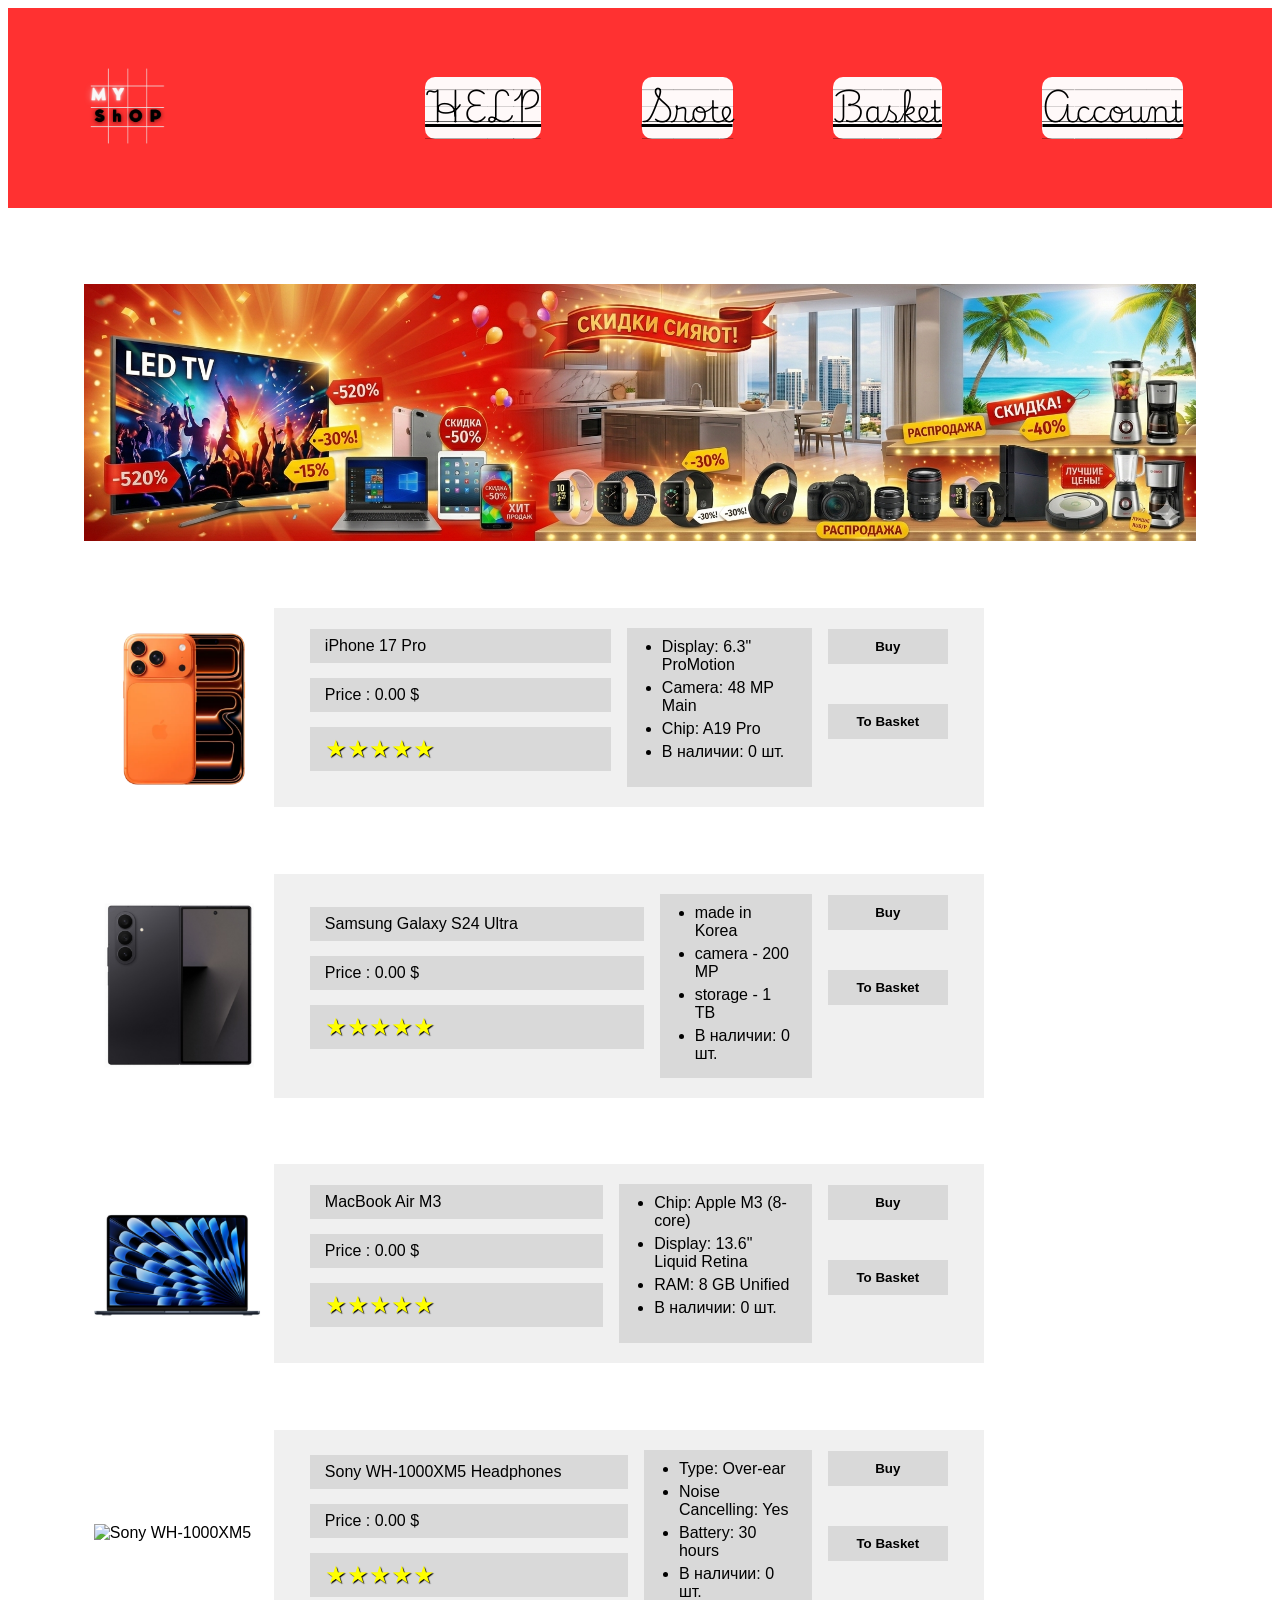
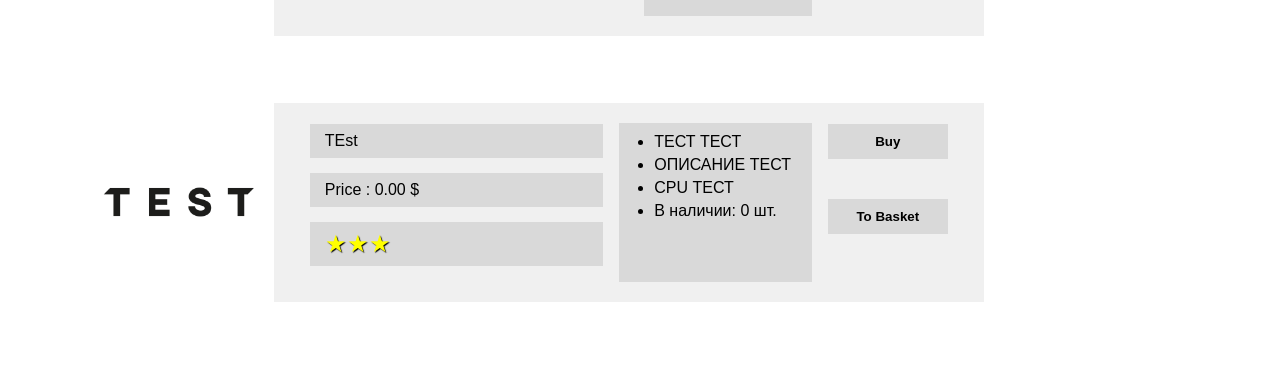
==== Front_End/some_site/index.html @ 555706b8 "Work_logs_price_items" ====
<!DOCTYPE html>
<html lang="en">
<head>
    <meta charset="UTF-8">
    <link rel="stylesheet" href="../style.css">
    <link rel="icon" type="image/png" href="../img/icon/img.png">
    <link rel="preconnect" href="https://fonts.googleapis.com">
    <link rel="preconnect" href="https://fonts.gstatic.com" crossorigin>
    <link href="https://fonts.googleapis.com/css2?family=Playwrite+AR+Guides&display=swap" rel="stylesheet">
    <title>MYSHOP</title>
</head>
<body>
    <header>
        <icon>
            <img src="../img/icon/my_mark.png" alt="my_shop icon">
        </icon>
        <nav>
            <div class="HELP"><a href="qdk.html">HELP</a></div>
            <div class="HELP"><a href="qdk.html">Srote</a></div>
            <div class="HELP"><a href="qdk.html">Basket</a></div>
            <div class="HELP"><a href="qdk.html">Account</a></div>
        </nav>
    </header>

    <main>
        <Add>
            <img src="../img/icon/Gemini_Generated_Image_qn7k79qn7k79qn7k.png" alt="">
        </Add>

        <div id="catalog-container" class="catalog-grid">

    <table class="product-card" data-id="1">
        <tr>
            <td class="product-image-cell">
                <img src="../img/tovars/Iphone17.png" alt="iPhone 17 Pro" class="product-image">
            </td>
            <td class="product-info-cell">
                <table class="inner-info-table">
                    <tr>
                        <td class="main-details">
                            <div class="title">iPhone 17 Pro</div>
                            <div class="price">Price : <span class="price-value">0.00</span> $</div>
                            <div class="rating">★★★★★</div>
                        </td>
                        <td class="specs-list">
                            <ul>
                                <li>Display: 6.3" ProMotion</li>
                                <li>Camera: 48 MP Main</li>
                                <li>Chip: A19 Pro</li>
                                <li>В наличии: <span class="stock-value">0</span> шт.</li>
                            </ul>
                        </td>
                        <td class="actions">
                            <button class="btn">Buy</button>
                            <button class="btn">To Basket</button>
                        </td>
                    </tr>
                </table>
            </td>
        </tr>
    </table>

    <table class="product-card" data-id="2">
        <tr>
            <td class="product-image-cell">
                <img src="../img/tovars/SamsungS24.png" alt="Samsung Galaxy S24 Ultra" class="product-image">
            </td>
            <td class="product-info-cell">
                <table class="inner-info-table">
                    <tr>
                        <td class="main-details">
                            <div class="title">Samsung Galaxy S24 Ultra</div>
                            <div class="price">Price : <span class="price-value">0.00</span> $</div>
                            <div class="rating">★★★★★</div>
                        </td>
                        <td class="specs-list">
                            <ul>
                                <li>made in Korea</li>
                                <li>camera - 200 MP</li>
                                <li>storage - 1 TB</li>
                                <li>В наличии: <span class="stock-value">0</span> шт.</li>
                            </ul>
                        </td>
                        <td class="actions">
                            <button class="btn">Buy</button>
                            <button class="btn">To Basket</button>
                        </td>
                    </tr>
                </table>
            </td>
        </tr>
    </table>

    <table class="product-card" data-id="3">
        <tr>
            <td class="product-image-cell">
                <img src="../img/tovars/macbookM3.png" alt="MacBook Air M3" class="product-image">
            </td>
            <td class="product-info-cell">
                <table class="inner-info-table">
                    <tr>
                        <td class="main-details">
                            <div class="title">MacBook Air M3</div>
                            <div class="price">Price : <span class="price-value">0.00</span> $</div>
                            <div class="rating">★★★★★</div>
                        </td>
                        <td class="specs-list">
                            <ul>
                                <li>Chip: Apple M3 (8-core)</li>
                                <li>Display: 13.6" Liquid Retina</li>
                                <li>RAM: 8 GB Unified</li>
                                <li>В наличии: <span class="stock-value">0</span> шт.</li>
                            </ul>
                        </td>
                        <td class="actions">
                            <button class="btn">Buy</button>
                            <button class="btn">To Basket</button>
                        </td>
                    </tr>
                </table>
            </td>
        </tr>
    </table>

    <table class="product-card" data-id="4">
        <tr>
            <td class="product-image-cell">
                <img src="https://encrypted-tbn1.gstatic.com/shopping?q=tbn:ANd9GcQRIC-3dhQht_7aiTKOsfdlGpi04ic4rPTxAmYPnxno7k3gm4wuOy85D2ojovJk_DSMXQFG3kYxWi08DIGJ7XygfZA2y26cyrIOc5cR7Nynf9XpuCftreRVPV8-ai9QgOjs&usqp=CAc" alt="Sony WH-1000XM5" class="product-image">
            </td>
            <td class="product-info-cell">
                <table class="inner-info-table">
                    <tr>
                        <td class="main-details">
                            <div class="title">Sony WH-1000XM5 Headphones</div>
                            <div class="price">Price : <span class="price-value">0.00</span> $</div>
                            <div class="rating">★★★★★</div>
                        </td>
                        <td class="specs-list">
                            <ul>
                                <li>Type: Over-ear</li>
                                <li>Noise Cancelling: Yes</li>
                                <li>Battery: 30 hours</li>
                                <li>В наличии: <span class="stock-value">0</span> шт.</li>
                            </ul>
                        </td>
                        <td class="actions">
                            <button class="btn">Buy</button>
                            <button class="btn">To Basket</button>
                        </td>
                    </tr>
                </table>
            </td>
        </tr>
    </table>

    <table class="product-card" data-id="5">
        <tr>
            <td class="product-image-cell">
                <img src="../img/tovars/Test.png" alt="TEst" class="product-image">
            </td>
            <td class="product-info-cell">
                <table class="inner-info-table">
                    <tr>
                        <td class="main-details">
                            <div class="title">TEst</div>
                            <div class="price">Price : <span class="price-value">0.00</span> $</div>
                            <div class="rating">★★★</div>
                        </td>
                        <td class="specs-list">
                            <ul>
                                <li>ТЕСТ ТЕСТ</li>
                                <li>ОПИСАНИЕ ТЕСТ</li>
                                <li>CPU ТЕСТ</li>
                                <li>В наличии: <span class="stock-value">0</span> шт.</li>
                            </ul>
                        </td>
                        <td class="actions">
                            <button class="btn">Buy</button>
                            <button class="btn">To Basket</button>
                        </td>
                    </tr>
                </table>
            </td>
        </tr>
    </table>

</div>
        <script src="https://cdn.jsdelivr.net/npm/@supabase/supabase-js@2"></script><script>
    async function updateLiveInfo() {
        try {
            // Запрос к твоему FastAPI
            const response = await fetch('http://127.0.0.1:8000/catalog/products');
            const products = await response.json();

            products.forEach(product => {
                // Ищем таблицу по ID, который пришел из базы
                const card = document.querySelector(`.product-card[data-id="${product.id}"]`);

                if (card) {
                    // Обновляем цену (ключ "price" из твоего JSON)
                    const priceSpan = card.querySelector('.price-value');
                    if (priceSpan) {
                        priceSpan.textContent = product.price;
                    }

                    // Обновляем количество (ключ "stock_quantity" из твоего JSON)
                    const stockSpan = card.querySelector('.stock-value');
                    if (stockSpan) {
                        stockSpan.textContent = product.stock_quantity;
                    }
                }
            });
        } catch (error) {
            console.error('Ошибка загрузки данных из FastAPI:', error);
        }
    }

    // Запуск функции при загрузке страницы
    window.onload = updateLiveInfo;
</script>


    </main>
</body>
</html>
---- Front_End/style.css ----
body{
    background-color: white;
}
header{
    width: 100%;
    height: 200px;
    background-color: #FF3131;
    display: flex;
    flex-direction: row;
    align-items: center;
}
img{
    width: 100%;
}
icon{
    margin-left:6%;
    width: 7%;
}
main{
    width: 88%;
    margin: 6% ;
    display: flex;
    flex-wrap: wrap; /* Разрешает перенос на новую строку */
    flex-direction: column;
    justify-content: center;
    justify-items: center;
    width: fit-content;
    display: inline-block; /* Позволяет блокам вставать в ряд */
    vertical-align: top;
}
.sss{
    width: 100%;

    justify-content: center;
    background-color: #578a8a;
}
#chat{
    width: 100%;
    height: 400px;
    background-color: aqua;
    flex-direction: column;
    justify-content: end;

}
chat input{
    width: 93%;
    height: 20px;
}
chat buttin{
    width: 10%;
}

nav{
    margin-right:7%;
    width: 60%;
    margin-left: 20%;
    display: flex;
    flex-direction: row;
    align-items: center;
    justify-content: space-between;
    font-family:"Playwrite AR Guides", cursive ;
    font-style: normal;
}
mav div{
    width: 20%;
    background-color: #d9d9d9;
    border-radius: 10px;
}
.HELP{    background-color: #fff9f9;    border-radius: 10px;}
nav div a{
    font-size: 30px;
    color: black;
}
.playwrite-ar-guides-regular {
  font-family: "Playwrite AR Guides", cursive;
  font-weight: 400;
  font-style: normal;
}

Add{
    width: 100%;
    display:flex ;
    justify-content: center;
    justify-items: center;

}







.container {
    display: grid;
    /* Создает колонки. auto-fit сам решит, сколько их влезет.
       700px — это минимальная ширина одной карточки */
    grid-template-columns: repeat(auto-fit, minmax(700px, 1fr));
    gap: 20px;       /* Расстояние между карточками */
    padding: 20px;
    width: 100%;
    box-sizing: border-box;
}



/* Основной контейнер-таблица */
.product-card {
    margin-top: 6%;
    width: 100%;
    max-width: 900px;
    background-color: #f0f0f0; /* Светло-серый фон как на картинке */
    border-collapse: collapse;
    font-family: Arial, sans-serif;

}

/* Ячейка с фото */
.product-image-cell {
    width: 170px;
    padding: 10px;
    background-color: white;
}

.product-image {
    width: 100%;
    display: block;
}

/* Контейнер для текстовой части */
.product-info-cell {
    padding: 20px;
    vertical-align: top;
}

.inner-info-table {
    width: 100%;
    border-collapse: separate;
    border-spacing: 15px 0;
}

/* Стили заголовка и цены */
.main-details div {
    background-color: #d9d9d9;
    padding: 8px 15px;
    margin-bottom: 15px;
    display: inline-block;
    width: 100%;
    box-sizing: border-box;
}

.rating {
    color: yellow;
    font-size: 24px;
    text-shadow: 1px 1px 1px #000;
}

/* Список характеристик */
.specs-list {
    background-color: #d9d9d9;
    padding: 10px 20px;
    vertical-align: top;
}

.specs-list ul {
    margin: 0;
    padding-left: 15px;
    list-style-type: disc;
}

.specs-list li {
    margin-bottom: 5px;
}

/* Кнопки */
.actions {
    vertical-align: top;
    text-align: center;
    width: 120px;
}

.btn {
    display: block;
    width: 100%;
    padding: 10px;
    margin-bottom: 40px;
    background-color: #d9d9d9;
    border: none;
    cursor: pointer;
    font-weight: bold;
}

.btn:hover {
    background-color: #cccccc;
}
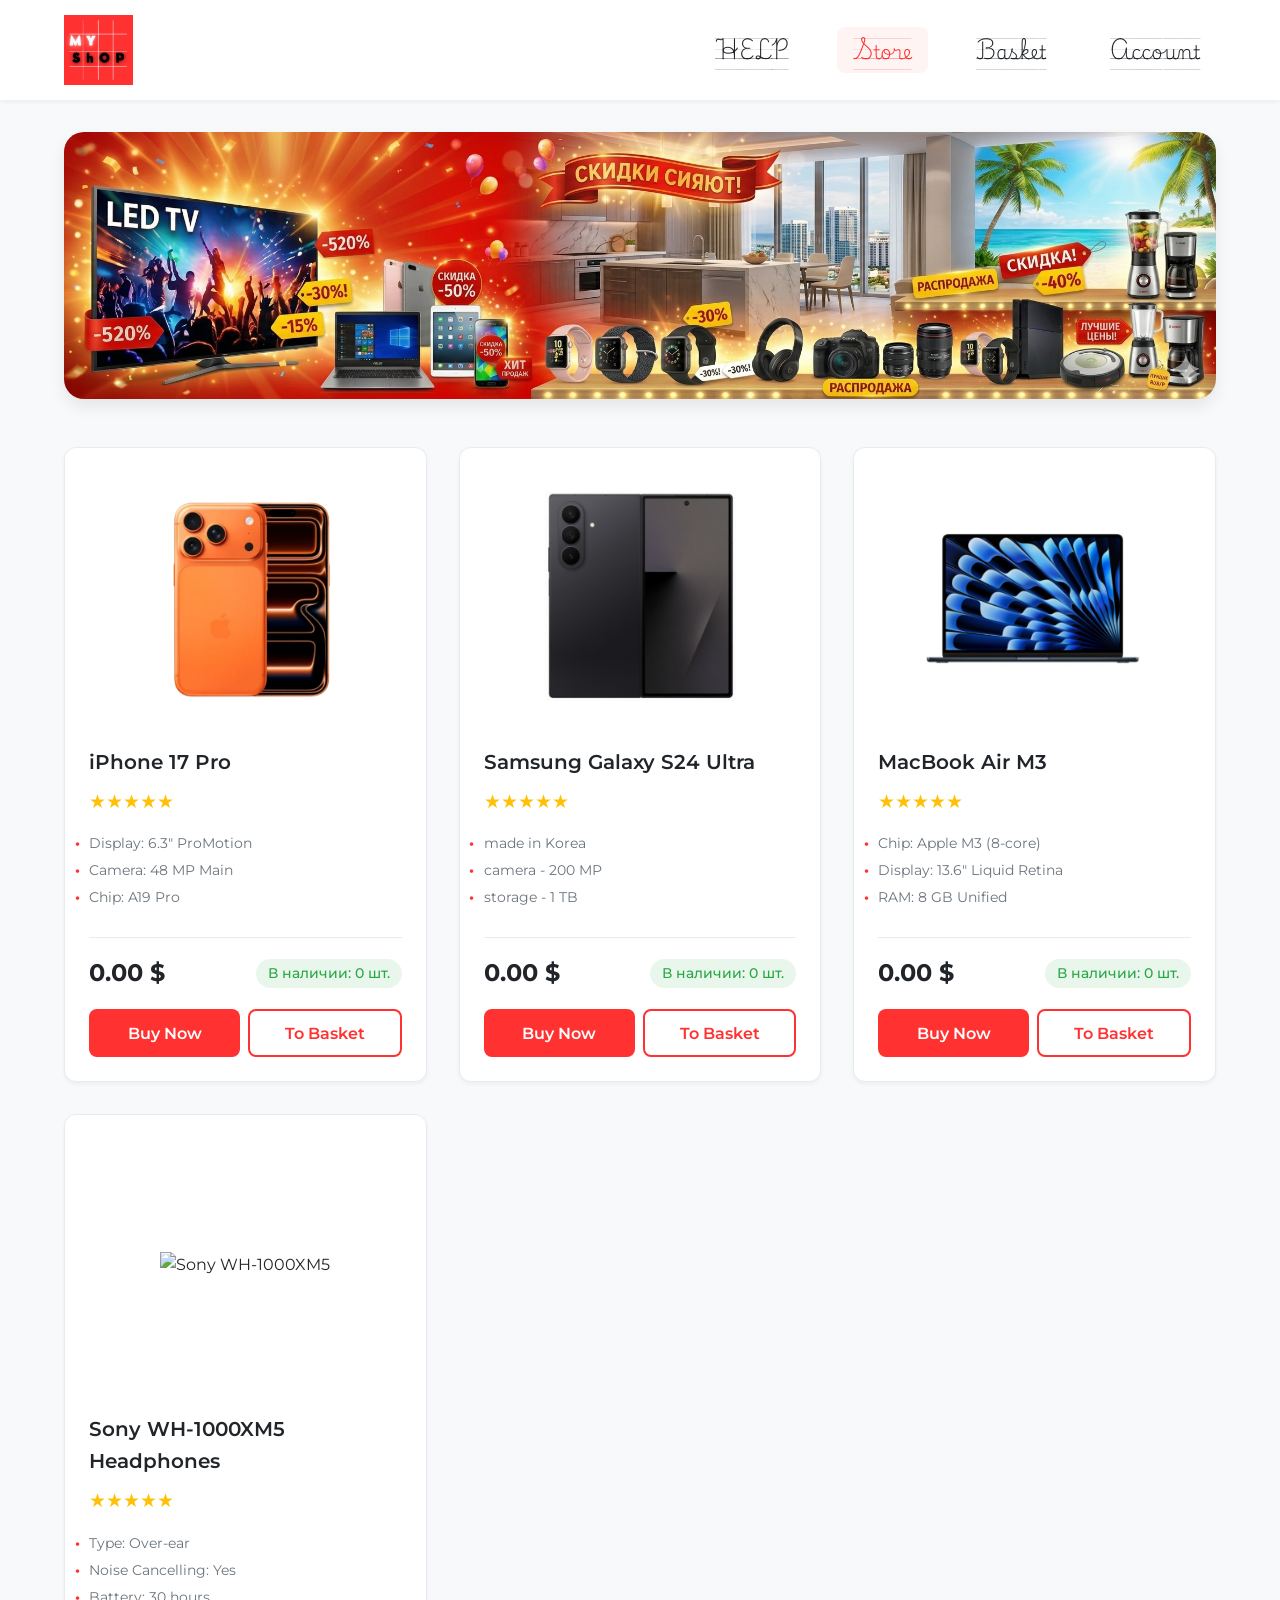
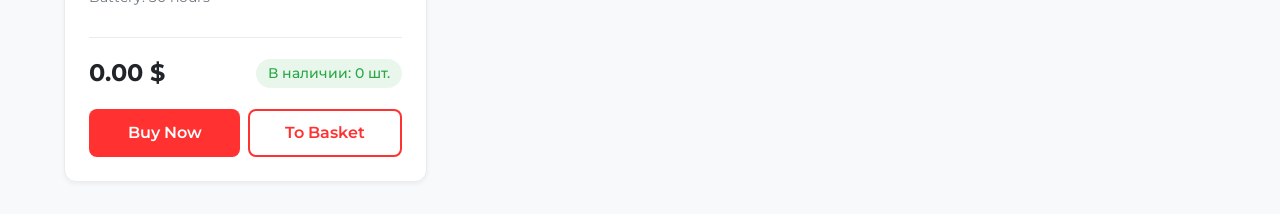
==== commit 708fada6: "LastDeep" ====
--- a/Front_End/some_site/index.html
+++ b/Front_End/some_site/index.html
@@ -2,224 +2,162 @@
 <html lang="en">
 <head>
     <meta charset="UTF-8">
+    <meta name="viewport" content="width=device-width, initial-scale=1.0">
     <link rel="stylesheet" href="../style.css">
     <link rel="icon" type="image/png" href="../img/icon/img.png">
-    <link rel="preconnect" href="https://fonts.googleapis.com">
-    <link rel="preconnect" href="https://fonts.gstatic.com" crossorigin>
-    <link href="https://fonts.googleapis.com/css2?family=Playwrite+AR+Guides&display=swap" rel="stylesheet">
-    <title>MYSHOP</title>
+    <title>MYSHOP | Store</title>
 </head>
 <body>
-    <header>
-        <icon>
-            <img src="../img/icon/my_mark.png" alt="my_shop icon">
-        </icon>
-        <nav>
-            <div class="HELP"><a href="qdk.html">HELP</a></div>
-            <div class="HELP"><a href="qdk.html">Srote</a></div>
-            <div class="HELP"><a href="qdk.html">Basket</a></div>
-            <div class="HELP"><a href="qdk.html">Account</a></div>
+    <header class="main-header">
+        <a href="index.html" class="brand-logo">
+            <img src="../img/icon/my_mark.png" alt="MYSHOP icon">
+        </a>
+        <nav class="main-nav">
+            <a href="qdk.html" class="nav-link">HELP</a>
+            <a href="index.html" class="nav-link active">Store</a>
+            <a href="basket.html" class="nav-link">Basket</a>
+            <a href="account.html" class="nav-link">Account</a>
         </nav>
     </header>
 
-    <main>
-        <Add>
-            <img src="../img/icon/Gemini_Generated_Image_qn7k79qn7k79qn7k.png" alt="">
-        </Add>
+    <main class="layout-container">
+        <!-- Promotional Hero Banner -->
+        <section class="hero-banner">
+            <img src="../img/icon/Gemini_Generated_Image_qn7k79qn7k79qn7k.png" alt="Promotional Banner">
+        </section>
 
-        <div id="catalog-container" class="catalog-grid">
+        <!-- Product Catalog using CSS Grid -->
+        <section id="catalog-container" class="catalog-grid">
 
-    <table class="product-card" data-id="1">
-        <tr>
-            <td class="product-image-cell">
-                <img src="../img/tovars/Iphone17.png" alt="iPhone 17 Pro" class="product-image">
-            </td>
-            <td class="product-info-cell">
-                <table class="inner-info-table">
-                    <tr>
-                        <td class="main-details">
-                            <div class="title">iPhone 17 Pro</div>
-                            <div class="price">Price : <span class="price-value">0.00</span> $</div>
-                            <div class="rating">★★★★★</div>
-                        </td>
-                        <td class="specs-list">
-                            <ul>
-                                <li>Display: 6.3" ProMotion</li>
-                                <li>Camera: 48 MP Main</li>
-                                <li>Chip: A19 Pro</li>
-                                <li>В наличии: <span class="stock-value">0</span> шт.</li>
-                            </ul>
-                        </td>
-                        <td class="actions">
-                            <button class="btn">Buy</button>
-                            <button class="btn">To Basket</button>
-                        </td>
-                    </tr>
-                </table>
-            </td>
-        </tr>
-    </table>
+            <!-- Product 1 -->
+            <article class="product-card" data-id="1">
+                <div class="product-image-wrapper">
+                    <img src="../img/tovars/Iphone17.png" alt="iPhone 17 Pro">
+                </div>
+                <div class="product-details">
+                    <h2 class="product-title">iPhone 17 Pro</h2>
+                    <div class="product-rating">★★★★★</div>
+                    <ul class="product-specs">
+                        <li>Display: 6.3" ProMotion</li>
+                        <li>Camera: 48 MP Main</li>
+                        <li>Chip: A19 Pro</li>
+                    </ul>
+                    <div class="product-footer">
+                        <div class="product-price-wrapper">
+                            <div class="product-price"><span class="price-value">0.00</span> $</div>
+                            <div class="stock-status">В наличии: <span class="stock-value">0</span> шт.</div>
+                        </div>
+                        <div class="action-group">
+                            <button class="btn-primary">Buy Now</button>
+                            <button class="btn-secondary">To Basket</button>
+                        </div>
+                    </div>
+                </div>
+            </article>
 
-    <table class="product-card" data-id="2">
-        <tr>
-            <td class="product-image-cell">
-                <img src="../img/tovars/SamsungS24.png" alt="Samsung Galaxy S24 Ultra" class="product-image">
-            </td>
-            <td class="product-info-cell">
-                <table class="inner-info-table">
-                    <tr>
-                        <td class="main-details">
-                            <div class="title">Samsung Galaxy S24 Ultra</div>
-                            <div class="price">Price : <span class="price-value">0.00</span> $</div>
-                            <div class="rating">★★★★★</div>
-                        </td>
-                        <td class="specs-list">
-                            <ul>
-                                <li>made in Korea</li>
-                                <li>camera - 200 MP</li>
-                                <li>storage - 1 TB</li>
-                                <li>В наличии: <span class="stock-value">0</span> шт.</li>
-                            </ul>
-                        </td>
-                        <td class="actions">
-                            <button class="btn">Buy</button>
-                            <button class="btn">To Basket</button>
-                        </td>
-                    </tr>
-                </table>
-            </td>
-        </tr>
-    </table>
+            <!-- Product 2 -->
+            <article class="product-card" data-id="2">
+                <div class="product-image-wrapper">
+                    <img src="../img/tovars/SamsungS24.png" alt="Samsung Galaxy S24 Ultra">
+                </div>
+                <div class="product-details">
+                    <h2 class="product-title">Samsung Galaxy S24 Ultra</h2>
+                    <div class="product-rating">★★★★★</div>
+                    <ul class="product-specs">
+                        <li>made in Korea</li>
+                        <li>camera - 200 MP</li>
+                        <li>storage - 1 TB</li>
+                    </ul>
+                    <div class="product-footer">
+                        <div class="product-price-wrapper">
+                            <div class="product-price"><span class="price-value">0.00</span> $</div>
+                            <div class="stock-status">В наличии: <span class="stock-value">0</span> шт.</div>
+                        </div>
+                        <div class="action-group">
+                            <button class="btn-primary">Buy Now</button>
+                            <button class="btn-secondary">To Basket</button>
+                        </div>
+                    </div>
+                </div>
+            </article>
 
-    <table class="product-card" data-id="3">
-        <tr>
-            <td class="product-image-cell">
-                <img src="../img/tovars/macbookM3.png" alt="MacBook Air M3" class="product-image">
-            </td>
-            <td class="product-info-cell">
-                <table class="inner-info-table">
-                    <tr>
-                        <td class="main-details">
-                            <div class="title">MacBook Air M3</div>
-                            <div class="price">Price : <span class="price-value">0.00</span> $</div>
-                            <div class="rating">★★★★★</div>
-                        </td>
-                        <td class="specs-list">
-                            <ul>
-                                <li>Chip: Apple M3 (8-core)</li>
-                                <li>Display: 13.6" Liquid Retina</li>
-                                <li>RAM: 8 GB Unified</li>
-                                <li>В наличии: <span class="stock-value">0</span> шт.</li>
-                            </ul>
-                        </td>
-                        <td class="actions">
-                            <button class="btn">Buy</button>
-                            <button class="btn">To Basket</button>
-                        </td>
-                    </tr>
-                </table>
-            </td>
-        </tr>
-    </table>
+            <!-- Product 3 -->
+            <article class="product-card" data-id="3">
+                <div class="product-image-wrapper">
+                    <img src="../img/tovars/macbookM3.png" alt="MacBook Air M3">
+                </div>
+                <div class="product-details">
+                    <h2 class="product-title">MacBook Air M3</h2>
+                    <div class="product-rating">★★★★★</div>
+                    <ul class="product-specs">
+                        <li>Chip: Apple M3 (8-core)</li>
+                        <li>Display: 13.6" Liquid Retina</li>
+                        <li>RAM: 8 GB Unified</li>
+                    </ul>
+                    <div class="product-footer">
+                        <div class="product-price-wrapper">
+                            <div class="product-price"><span class="price-value">0.00</span> $</div>
+                            <div class="stock-status">В наличии: <span class="stock-value">0</span> шт.</div>
+                        </div>
+                        <div class="action-group">
+                            <button class="btn-primary">Buy Now</button>
+                            <button class="btn-secondary">To Basket</button>
+                        </div>
+                    </div>
+                </div>
+            </article>
 
-    <table class="product-card" data-id="4">
-        <tr>
-            <td class="product-image-cell">
-                <img src="https://encrypted-tbn1.gstatic.com/shopping?q=tbn:ANd9GcQRIC-3dhQht_7aiTKOsfdlGpi04ic4rPTxAmYPnxno7k3gm4wuOy85D2ojovJk_DSMXQFG3kYxWi08DIGJ7XygfZA2y26cyrIOc5cR7Nynf9XpuCftreRVPV8-ai9QgOjs&usqp=CAc" alt="Sony WH-1000XM5" class="product-image">
-            </td>
-            <td class="product-info-cell">
-                <table class="inner-info-table">
-                    <tr>
-                        <td class="main-details">
-                            <div class="title">Sony WH-1000XM5 Headphones</div>
-                            <div class="price">Price : <span class="price-value">0.00</span> $</div>
-                            <div class="rating">★★★★★</div>
-                        </td>
-                        <td class="specs-list">
-                            <ul>
-                                <li>Type: Over-ear</li>
-                                <li>Noise Cancelling: Yes</li>
-                                <li>Battery: 30 hours</li>
-                                <li>В наличии: <span class="stock-value">0</span> шт.</li>
-                            </ul>
-                        </td>
-                        <td class="actions">
-                            <button class="btn">Buy</button>
-                            <button class="btn">To Basket</button>
-                        </td>
-                    </tr>
-                </table>
-            </td>
-        </tr>
-    </table>
+            <!-- Product 4 -->
+            <article class="product-card" data-id="4">
+                <div class="product-image-wrapper">
+                    <img src="https://encrypted-tbn1.gstatic.com/shopping?q=tbn:ANd9GcQRIC-3dhQht_7aiTKOsfdlGpi04ic4rPTxAmYPnxno7k3gm4wuOy85D2ojovJk_DSMXQFG3kYxWi08DIGJ7XygfZA2y26cyrIOc5cR7Nynf9XpuCftreRVPV8-ai9QgOjs&usqp=CAc" alt="Sony WH-1000XM5">
+                </div>
+                <div class="product-details">
+                    <h2 class="product-title">Sony WH-1000XM5 Headphones</h2>
+                    <div class="product-rating">★★★★★</div>
+                    <ul class="product-specs">
+                        <li>Type: Over-ear</li>
+                        <li>Noise Cancelling: Yes</li>
+                        <li>Battery: 30 hours</li>
+                    </ul>
+                    <div class="product-footer">
+                        <div class="product-price-wrapper">
+                            <div class="product-price"><span class="price-value">0.00</span> $</div>
+                            <div class="stock-status">В наличии: <span class="stock-value">0</span> шт.</div>
+                        </div>
+                        <div class="action-group">
+                            <button class="btn-primary">Buy Now</button>
+                            <button class="btn-secondary">To Basket</button>
+                        </div>
+                    </div>
+                </div>
+            </article>
 
-    <table class="product-card" data-id="5">
-        <tr>
-            <td class="product-image-cell">
-                <img src="../img/tovars/Test.png" alt="TEst" class="product-image">
-            </td>
-            <td class="product-info-cell">
-                <table class="inner-info-table">
-                    <tr>
-                        <td class="main-details">
-                            <div class="title">TEst</div>
-                            <div class="price">Price : <span class="price-value">0.00</span> $</div>
-                            <div class="rating">★★★</div>
-                        </td>
-                        <td class="specs-list">
-                            <ul>
-                                <li>ТЕСТ ТЕСТ</li>
-                                <li>ОПИСАНИЕ ТЕСТ</li>
-                                <li>CPU ТЕСТ</li>
-                                <li>В наличии: <span class="stock-value">0</span> шт.</li>
-                            </ul>
-                        </td>
-                        <td class="actions">
-                            <button class="btn">Buy</button>
-                            <button class="btn">To Basket</button>
-                        </td>
-                    </tr>
-                </table>
-            </td>
-        </tr>
-    </table>
+        </section>
 
-</div>
-        <script src="https://cdn.jsdelivr.net/npm/@supabase/supabase-js@2"></script><script>
-    async function updateLiveInfo() {
-        try {
-            // Запрос к твоему FastAPI
-            const response = await fetch('http://127.0.0.1:8000/catalog/products');
-            const products = await response.json();
+        <!-- FastAPI Data Integration Script -->
+        <script>
+            async function updateLiveInfo() {
+                try {
+                    const response = await fetch('http://127.0.0.1:8000/catalog/products');
+                    const products = await response.json();
 
-            products.forEach(product => {
-                // Ищем таблицу по ID, который пришел из базы
-                const card = document.querySelector(`.product-card[data-id="${product.id}"]`);
+                    products.forEach(product => {
+                        const card = document.querySelector(`.product-card[data-id="${product.id}"]`);
+                        if (card) {
+                            const priceSpan = card.querySelector('.price-value');
+                            if (priceSpan) priceSpan.textContent = product.price;
 
-                if (card) {
-                    // Обновляем цену (ключ "price" из твоего JSON)
-                    const priceSpan = card.querySelector('.price-value');
-                    if (priceSpan) {
-                        priceSpan.textContent = product.price;
-                    }
-
-                    // Обновляем количество (ключ "stock_quantity" из твоего JSON)
-                    const stockSpan = card.querySelector('.stock-value');
-                    if (stockSpan) {
-                        stockSpan.textContent = product.stock_quantity;
-                    }
+                            const stockSpan = card.querySelector('.stock-value');
+                            if (stockSpan) stockSpan.textContent = product.stock_quantity;
+                        }
+                    });
+                } catch (error) {
+                    console.error('FastAPI data load error:', error);
                 }
-            });
-        } catch (error) {
-            console.error('Ошибка загрузки данных из FastAPI:', error);
-        }
-    }
-
-    // Запуск функции при загрузке страницы
-    window.onload = updateLiveInfo;
-</script>
-
-
+            }
+            window.onload = updateLiveInfo;
+        </script>
     </main>
 </body>
 </html>
--- a/Front_End/style.css
+++ b/Front_End/style.css
@@ -1,195 +1,543 @@
-body{
-    background-color: white;
-}
-header{
-    width: 100%;
-    height: 200px;
-    background-color: #FF3131;
-    display: flex;
-    flex-direction: row;
-    align-items: center;
-}
-img{
-    width: 100%;
-}
-icon{
-    margin-left:6%;
-    width: 7%;
-}
-main{
-    width: 88%;
-    margin: 6% ;
-    display: flex;
-    flex-wrap: wrap; /* Разрешает перенос на новую строку */
+@import url('https://fonts.googleapis.com/css2?family=Playwrite+AR+Guides&family=Montserrat:wght@400;500;600;700&display=swap');
+
+/* ==========================================================================
+   Design Tokens & CSS Variables
+   ========================================================================== */
+:root {
+
+    --color-brand-primary: #FF3131;
+    --color-brand-hover: #E02828;
+
+    /* Neutral Palette for 2026 Minimalist Aesthetic */
+    --color-bg-base: #F8F9FA;
+    --color-surface: #FFFFFF;
+    --color-text-main: #212529;
+    --color-text-muted: #6C757D;
+    --color-border: #E9ECEF;
+    --color-border-dark: #DEE2E6;
+
+    /* Semantic Colors */
+    --color-rating: #FFC107;
+    --color-success: #28A745;
+
+    /* Typography System */
+    --font-brand: 'Playwrite AR Guides', cursive;
+    --font-ui: 'Montserrat', sans-serif;
+
+    /* Spacing & Elevation */
+    --radius-sm: 8px;
+    --radius-md: 12px;
+    --radius-lg: 20px;
+    --shadow-sm: 0 2px 4px rgba(0,0,0,0.05);
+    --shadow-md: 0 8px 16px rgba(0,0,0,0.08);
+    --shadow-hover: 0 12px 24px rgba(255, 49, 49, 0.15);
+    --transition-speed: 0.3s;
+}
+
+/* ==========================================================================
+   CSS Reset & Base Styles
+   ========================================================================== */
+* {
+    margin: 0;
+    padding: 0;
+    box-sizing: border-box;
+}
+
+body {
+    background-color: var(--color-bg-base);
+    font-family: var(--font-ui);
+    color: var(--color-text-main);
+    line-height: 1.6;
+    -webkit-font-smoothing: antialiased;
+}
+
+ul {
+    list-style: none;
+}
+
+a {
+    text-decoration: none;
+    color: inherit;
+}
+
+/* ==========================================================================
+   Global Layout: Header & Navigation
+   ========================================================================== */
+.main-header {
+    width: 100%;
+    height: 100px;
+    background-color: var(--color-surface);
+    display: flex;
+    justify-content: space-between;
+    align-items: center;
+    padding: 0 5%;
+    box-shadow: var(--shadow-sm);
+    position: sticky;
+    top: 0;
+    z-index: 1000;
+}
+
+.brand-logo {
+    display: flex;
+    align-items: center;
+    width: 6%;
+}
+
+.brand-logo img {
+    width: 100%;
+    height: auto;
+}
+
+.main-nav {
+    display: flex;
+    gap: 2rem;
+    align-items: center;
+}
+
+.nav-link {
+    font-family: var(--font-brand);
+    font-size: 1.2rem;
+    color: var(--color-text-main);
+    transition: color var(--transition-speed) ease;
+    padding: 0.5rem 1rem;
+    border-radius: var(--radius-sm);
+}
+
+.nav-link:hover, .nav-link.active {
+    color: var(--color-brand-primary);
+    background-color: rgba(255, 49, 49, 0.05);
+}
+
+/* Container for main content */
+.layout-container {
+    max-width: 1400px;
+    margin: 0 auto;
+    padding: 2rem 5%;
+}
+
+/* ==========================================================================
+   Banner / Hero Section
+   ========================================================================== */
+.hero-banner {
+    width: 100%;
+    border-radius: var(--radius-lg);
+    overflow: hidden;
+    margin-bottom: 3rem;
+    box-shadow: var(--shadow-md);
+}
+
+.hero-banner img {
+    width: 100%;
+    height: auto;
+    display: block;
+    object-fit: cover;
+}
+
+/* ==========================================================================
+   E-Commerce Components: Product Cards
+   ========================================================================== */
+.catalog-grid {
+    display: grid;
+    /* Implements responsive reflowing without media queries */
+    grid-template-columns: repeat(auto-fill, minmax(300px, 1fr));
+    gap: 2rem;
+}
+
+.product-card {
+    background-color: var(--color-surface);
+    border-radius: var(--radius-md);
+    padding: 1.5rem;
+    display: flex;
     flex-direction: column;
+    box-shadow: var(--shadow-sm);
+    transition: transform var(--transition-speed) ease, box-shadow var(--transition-speed) ease;
+    border: 1px solid var(--color-border);
+}
+
+.product-card:hover {
+    transform: translateY(-5px);
+    box-shadow: var(--shadow-hover);
+    border-color: rgba(255, 49, 49, 0.2);
+}
+
+.product-image-wrapper {
+    width: 100%;
+    height: 250px;
+    display: flex;
     justify-content: center;
-    justify-items: center;
-    width: fit-content;
-    display: inline-block; /* Позволяет блокам вставать в ряд */
-    vertical-align: top;
-}
-.sss{
-    width: 100%;
-
-    justify-content: center;
-    background-color: #578a8a;
-}
-#chat{
-    width: 100%;
-    height: 400px;
-    background-color: aqua;
+    align-items: center;
+    background-color: #fff;
+    border-radius: var(--radius-sm);
+    margin-bottom: 1.5rem;
+    padding: 1rem;
+}
+
+.product-image-wrapper img {
+    max-width: 100%;
+    max-height: 100%;
+    object-fit: contain;
+}
+
+.product-details {
+    flex-grow: 1;
+    display: flex;
     flex-direction: column;
-    justify-content: end;
-
-}
-chat input{
-    width: 93%;
-    height: 20px;
-}
-chat buttin{
-    width: 10%;
-}
-
-nav{
-    margin-right:7%;
-    width: 60%;
-    margin-left: 20%;
-    display: flex;
-    flex-direction: row;
-    align-items: center;
+}
+
+.product-title {
+    font-size: 1.25rem;
+    font-weight: 600;
+    margin-bottom: 0.5rem;
+    color: var(--color-text-main);
+}
+
+.product-rating {
+    color: var(--color-rating);
+    font-size: 1.2rem;
+    margin-bottom: 1rem;
+}
+
+.product-specs {
+    font-size: 0.9rem;
+    color: var(--color-text-muted);
+    margin-bottom: 1.5rem;
+    flex-grow: 1;
+}
+
+.product-specs li {
+    margin-bottom: 0.25rem;
+    display: flex;
+    align-items: center;
+}
+
+.product-specs li::before {
+    content: "•";
+    color: var(--color-brand-primary);
+    font-weight: bold;
+    display: inline-block;
+    width: 1em;
+    margin-left: -1em;
+}
+
+.product-footer {
+    display: flex;
+    flex-direction: column;
+    gap: 1rem;
+    margin-top: auto;
+    padding-top: 1rem;
+    border-top: 1px solid var(--color-border);
+}
+
+.product-price-wrapper {
+    display: flex;
     justify-content: space-between;
-    font-family:"Playwrite AR Guides", cursive ;
-    font-style: normal;
-}
-mav div{
-    width: 20%;
-    background-color: #d9d9d9;
-    border-radius: 10px;
-}
-.HELP{    background-color: #fff9f9;    border-radius: 10px;}
-nav div a{
-    font-size: 30px;
-    color: black;
-}
-.playwrite-ar-guides-regular {
-  font-family: "Playwrite AR Guides", cursive;
-  font-weight: 400;
-  font-style: normal;
-}
-
-Add{
-    width: 100%;
-    display:flex ;
-    justify-content: center;
-    justify-items: center;
-
-}
-
-
-
-
-
-
-
-.container {
+    align-items: center;
+}
+
+.product-price {
+    font-size: 1.5rem;
+    font-weight: 700;
+    color: var(--color-text-main);
+}
+
+.stock-status {
+    font-size: 0.85rem;
+    color: var(--color-success);
+    font-weight: 500;
+    background-color: rgba(40, 167, 69, 0.1);
+    padding: 0.25rem 0.75rem;
+    border-radius: 20px;
+}
+
+/* Primary Button Design */
+.btn-primary {
+    background-color: var(--color-brand-primary);
+    color: #fff;
+    border: none;
+    border-radius: var(--radius-sm);
+    padding: 0.8rem 1.5rem;
+    font-family: var(--font-ui);
+    font-size: 1rem;
+    font-weight: 600;
+    cursor: pointer;
+    transition: background-color var(--transition-speed) ease;
+    text-align: center;
+    width: 100%;
+}
+
+.btn-primary:hover {
+    background-color: var(--color-brand-hover);
+}
+
+.btn-secondary {
+    background-color: var(--color-surface);
+    color: var(--color-brand-primary);
+    border: 2px solid var(--color-brand-primary);
+    border-radius: var(--radius-sm);
+    padding: 0.8rem 1.5rem;
+    font-family: var(--font-ui);
+    font-size: 1rem;
+    font-weight: 600;
+    cursor: pointer;
+    transition: all var(--transition-speed) ease;
+    text-align: center;
+    width: 100%;
+}
+
+.btn-secondary:hover {
+    background-color: rgba(255, 49, 49, 0.05);
+}
+
+.action-group {
+    display: flex;
+    gap: 0.5rem;
+}
+
+/* ==========================================================================
+   Shopping Cart (Basket) specific styles
+   ========================================================================== */
+.cart-layout {
     display: grid;
-    /* Создает колонки. auto-fit сам решит, сколько их влезет.
-       700px — это минимальная ширина одной карточки */
-    grid-template-columns: repeat(auto-fit, minmax(700px, 1fr));
-    gap: 20px;       /* Расстояние между карточками */
-    padding: 20px;
-    width: 100%;
-    box-sizing: border-box;
-}
-
-
-
-/* Основной контейнер-таблица */
-.product-card {
-    margin-top: 6%;
-    width: 100%;
-    max-width: 900px;
-    background-color: #f0f0f0; /* Светло-серый фон как на картинке */
-    border-collapse: collapse;
-    font-family: Arial, sans-serif;
-
-}
-
-/* Ячейка с фото */
-.product-image-cell {
-    width: 170px;
-    padding: 10px;
-    background-color: white;
-}
-
-.product-image {
-    width: 100%;
-    display: block;
-}
-
-/* Контейнер для текстовой части */
-.product-info-cell {
-    padding: 20px;
-    vertical-align: top;
-}
-
-.inner-info-table {
-    width: 100%;
-    border-collapse: separate;
-    border-spacing: 15px 0;
-}
-
-/* Стили заголовка и цены */
-.main-details div {
-    background-color: #d9d9d9;
-    padding: 8px 15px;
-    margin-bottom: 15px;
-    display: inline-block;
-    width: 100%;
-    box-sizing: border-box;
-}
-
-.rating {
-    color: yellow;
-    font-size: 24px;
-    text-shadow: 1px 1px 1px #000;
-}
-
-/* Список характеристик */
-.specs-list {
-    background-color: #d9d9d9;
-    padding: 10px 20px;
-    vertical-align: top;
-}
-
-.specs-list ul {
-    margin: 0;
-    padding-left: 15px;
-    list-style-type: disc;
-}
-
-.specs-list li {
-    margin-bottom: 5px;
-}
-
-/* Кнопки */
-.actions {
-    vertical-align: top;
-    text-align: center;
-    width: 120px;
-}
-
-.btn {
-    display: block;
-    width: 100%;
-    padding: 10px;
-    margin-bottom: 40px;
-    background-color: #d9d9d9;
-    border: none;
+    grid-template-columns: 2fr 1fr;
+    gap: 2rem;
+    align-items: start;
+}
+
+@media (max-width: 900px) {
+    .cart-layout {
+        grid-template-columns: 1fr;
+    }
+}
+
+.cart-items-section {
+    background-color: var(--color-surface);
+    border-radius: var(--radius-md);
+    padding: 2rem;
+    box-shadow: var(--shadow-sm);
+}
+
+.cart-item {
+    display: grid;
+    grid-template-columns: 100px 1fr auto;
+    gap: 1.5rem;
+    padding: 1.5rem 0;
+    border-bottom: 1px solid var(--color-border);
+    align-items: center;
+}
+
+.cart-item:last-child {
+    border-bottom: none;
+}
+
+.cart-item-img {
+    width: 100%;
+    height: 100px;
+    object-fit: contain;
+    background-color: #fff;
+    border-radius: var(--radius-sm);
+    padding: 0.5rem;
+    border: 1px solid var(--color-border);
+}
+
+.cart-item-info h4 {
+    margin-bottom: 0.5rem;
+    font-size: 1.1rem;
+}
+
+.quantity-controls {
+    display: flex;
+    align-items: center;
+    gap: 1rem;
+    margin-top: 1rem;
+}
+
+.qty-btn {
+    width: 30px;
+    height: 30px;
+    border-radius: 50%;
+    border: 1px solid var(--color-border-dark);
+    background: var(--color-surface);
     cursor: pointer;
     font-weight: bold;
-}
-
-.btn:hover {
-    background-color: #cccccc;
+    display: flex;
+    justify-content: center;
+    align-items: center;
+}
+
+.qty-btn:hover {
+    background: var(--color-border);
+}
+
+.cart-item-price {
+    font-size: 1.25rem;
+    font-weight: 700;
+    text-align: right;
+}
+
+.cart-remove {
+    color: var(--color-text-muted);
+    font-size: 0.9rem;
+    cursor: pointer;
+    text-decoration: underline;
+    margin-top: 0.5rem;
+    display: inline-block;
+}
+
+.order-summary-section {
+    background-color: var(--color-surface);
+    border-radius: var(--radius-md);
+    padding: 2rem;
+    box-shadow: var(--shadow-sm);
+    position: sticky;
+    top: 120px; /* Sticky behavior for desktop */
+}
+
+.summary-row {
+    display: flex;
+    justify-content: space-between;
+    margin-bottom: 1rem;
+    color: var(--color-text-muted);
+}
+
+.summary-total {
+    display: flex;
+    justify-content: space-between;
+    margin-top: 1.5rem;
+    padding-top: 1.5rem;
+    border-top: 2px solid var(--color-border);
+    font-size: 1.5rem;
+    font-weight: 700;
+    color: var(--color-text-main);
+    margin-bottom: 2rem;
+}
+
+/* ==========================================================================
+   Account Dashboard specific styles (Bento Grid)
+   ========================================================================== */
+.bento-dashboard {
+    display: grid;
+    grid-template-columns: repeat(12, minmax(0, 1fr));
+    grid-auto-rows: minmax(150px, auto);
+    gap: 1.5rem;
+}
+
+.bento-card {
+    background-color: var(--color-surface);
+    border-radius: var(--radius-md);
+    padding: 2rem;
+    box-shadow: var(--shadow-sm);
+    border: 1px solid var(--color-border);
+    display: flex;
+    flex-direction: column;
+}
+
+.bento-header {
+    font-size: 1.25rem;
+    font-weight: 600;
+    margin-bottom: 1.5rem;
+    color: var(--color-text-main);
+    display: flex;
+    justify-content: space-between;
+    align-items: center;
+}
+
+/* Responsive grid placements */
+.bento-profile { grid-column: span 8; grid-row: span 2; }
+.bento-wallet { grid-column: span 4; grid-row: span 1; background: linear-gradient(135deg, #111, #333); color: white; }
+.bento-wallet .bento-header { color: white; }
+.bento-orders { grid-column: span 12; grid-row: span 2; }
+.bento-settings { grid-column: span 4; grid-row: span 1; }
+
+@media (max-width: 1024px) {
+    .bento-profile { grid-column: span 12; }
+    .bento-wallet { grid-column: span 6; }
+    .bento-settings { grid-column: span 6; }
+}
+@media (max-width: 600px) {
+    .bento-card { grid-column: span 12 !important; }
+}
+
+/* ==========================================================================
+   Chat / FAQ interface (qdk.html)
+   ========================================================================== */
+.chat-container {
+    max-width: 800px;
+    margin: 0 auto;
+    background-color: var(--color-surface);
+    border-radius: var(--radius-md);
+    box-shadow: var(--shadow-md);
+    overflow: hidden;
+    display: flex;
+    flex-direction: column;
+    height: 70vh;
+}
+
+.chat-header {
+    background-color: var(--color-brand-primary);
+    color: white;
+    padding: 1.5rem;
+    font-weight: 600;
+    font-family: "Footlight MT Light";
+    font-size: 1.5rem;
+}
+
+.chat-history {
+    flex-grow: 1;
+    padding: 2rem;
+    overflow-y: auto;
+    display: flex;
+    flex-direction: column;
+    gap: 1rem;
+    background-color: #F0F2F5;
+}
+
+.msg-bubble {
+    max-width: 75%;
+    padding: 1rem 1.5rem;
+    border-radius: 20px;
+    line-height: 1.4;
+}
+
+.msg-bot {
+    align-self: flex-start;
+    background-color: white;
+    color: var(--color-text-main);
+    border-bottom-left-radius: 4px;
+    box-shadow: var(--shadow-sm);
+}
+
+.msg-user {
+    align-self: flex-end;
+    background-color: var(--color-brand-primary);
+    color: white;
+    border-bottom-right-radius: 4px;
+    box-shadow: var(--shadow-sm);
+}
+
+.chat-input-area {
+    display: flex;
+    padding: 1.5rem;
+    background-color: white;
+    border-top: 1px solid var(--color-border);
+    gap: 1rem;
+}
+
+.chat-input-area input {
+    flex-grow: 1;
+    padding: 1rem 1.5rem;
+    border: 1px solid var(--color-border-dark);
+    border-radius: 30px;
+    font-size: 1rem;
+    font-family: var(--font-ui);
+    outline: none;
+    transition: border-color var(--transition-speed) ease;
+}
+
+.chat-input-area input:focus {
+    border-color: var(--color-brand-primary);
+}
+
+.chat-input-area button {
+    width: auto;
+    border-radius: 30px;
 }
